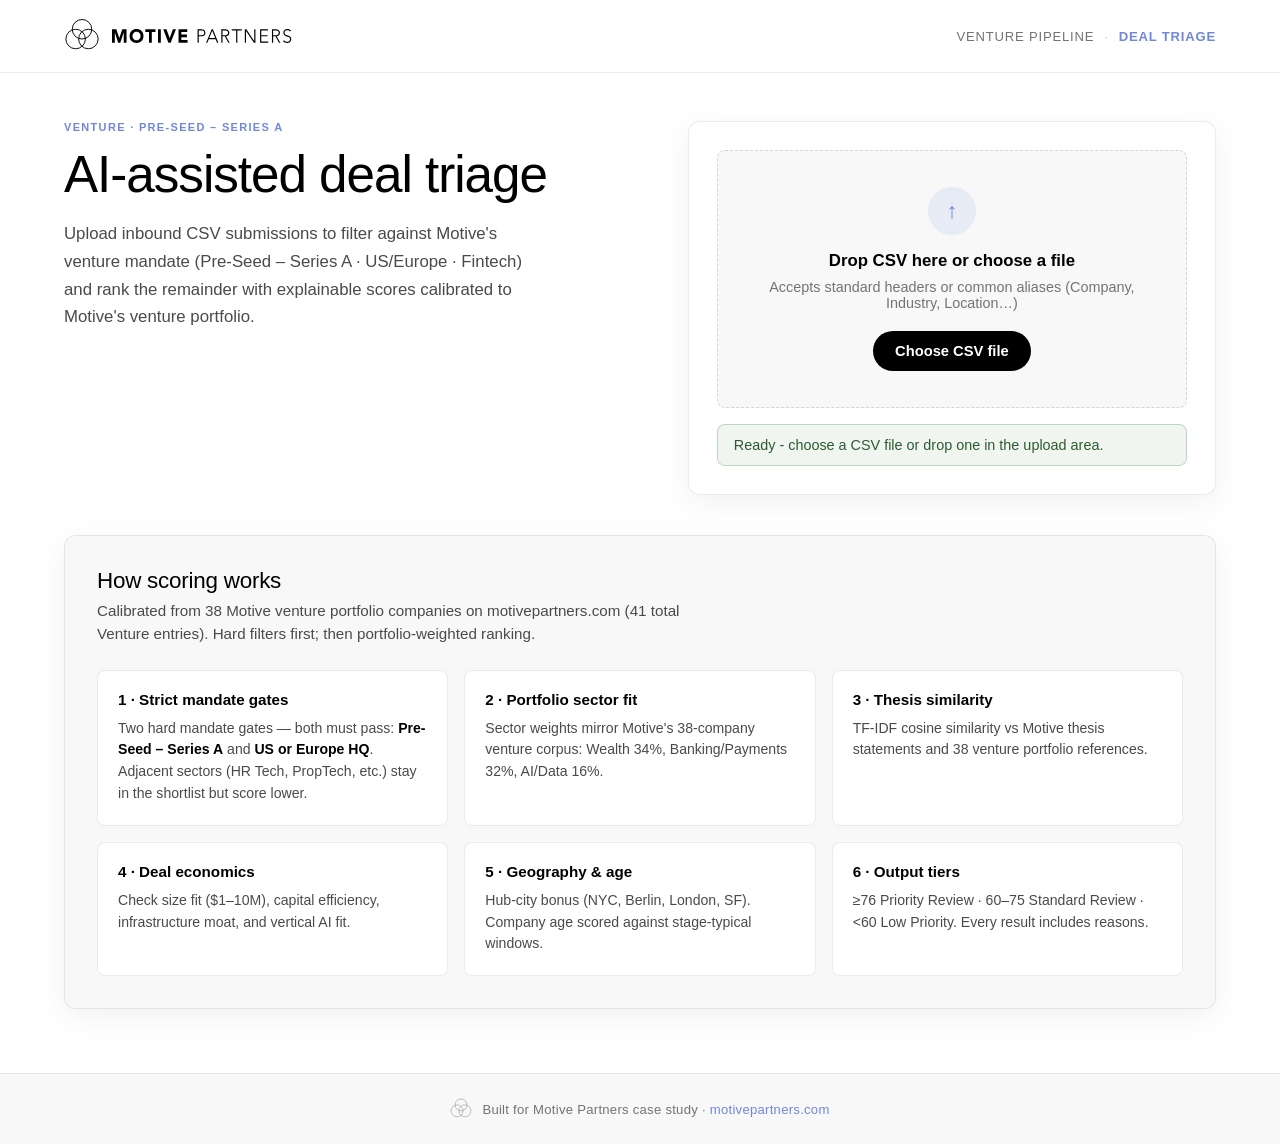
==== triage-app/index.html @ 3c6f4eaa "Remove unused demo sample data button" ====
<!DOCTYPE html>
<html lang="en">
  <head>
    <meta charset="UTF-8" />
    <meta name="viewport" content="width=device-width, initial-scale=1.0" />
    <title>Pipeline Triage · Motive Partners</title>
    <link rel="stylesheet" href="css/styles.css?v=15" />
  </head>
  <body>
    <header class="site-header">
      <div class="site-header-inner">
        <a href="https://motivepartners.com" class="brand" target="_blank" rel="noopener noreferrer" aria-label="Motive Partners">
          <img src="assets/motive-mark.svg" alt="" class="brand-mark" width="36" height="36" aria-hidden="true" />
          <img src="assets/motive-logo.svg" alt="Motive Partners" class="brand-logo" width="154" height="12" />
        </a>
        <div class="header-meta">
          <span>Venture Pipeline</span>
          <span class="header-divider">·</span>
          <span class="header-product">Deal Triage</span>
        </div>
      </div>
    </header>

    <div class="page">
      <header class="hero">
        <div class="hero-copy">
          <p class="eyebrow">Venture · Pre-Seed – Series A</p>
          <h1>AI-assisted deal triage</h1>
          <p class="lede">
            Upload inbound CSV submissions to filter against Motive's venture mandate
            (Pre-Seed – Series A · US/Europe · Fintech) and rank the remainder with
            explainable scores calibrated to Motive's venture portfolio.
          </p>
        </div>
        <div class="hero-card">
          <div class="upload-zone" id="uploadZone">
            <input
              type="file"
              id="csvInput"
              class="file-input-offscreen"
              accept=".csv,text/csv,text/plain,application/vnd.ms-excel"
              tabindex="-1"
              aria-hidden="true"
            />
            <div class="upload-icon">↑</div>
            <p class="upload-title">Drop CSV here or choose a file</p>
            <p class="upload-sub">Accepts standard headers or common aliases (Company, Industry, Location…)</p>
            <div class="upload-actions">
              <button type="button" class="btn" id="uploadBtn">Choose CSV file</button>
            </div>
          </div>
          <p class="status-banner hidden" id="statusBanner" role="status" aria-live="polite"></p>
          <section class="panel hidden mapping-panel" id="mappingSection">
            <h2>Map your CSV columns</h2>
            <p class="panel-sub">
              Some headers did not match automatically. Assign each required field to a column in your file, then run triage.
            </p>
            <div id="mappingForm" class="mapping-form"></div>
            <button type="button" class="btn" id="applyMappingBtn">Apply mapping &amp; run triage</button>
          </section>
        </div>
      </header>

      <section class="stats hidden" id="statsSection">
        <div class="stat">
          <span class="stat-label">Total submissions</span>
          <span class="stat-value" id="statTotal">0</span>
        </div>
        <div class="stat">
          <span class="stat-label">In mandate</span>
          <span class="stat-value accent" id="statShortlist">0</span>
        </div>
        <div class="stat">
          <span class="stat-label">Filtered out</span>
          <span class="stat-value muted" id="statFiltered">0</span>
        </div>
        <div class="stat">
          <span class="stat-label">Priority review</span>
          <span class="stat-value hot" id="statPriority">0</span>
        </div>
      </section>

      <section class="panel hidden" id="resultsSection">
        <div class="panel-header">
          <div>
            <h2>Prioritized shortlist</h2>
            <p class="panel-sub">Ranked by weighted score with component breakdown and rationale.</p>
          </div>
          <button type="button" class="btn" id="exportBtn">Export ranked CSV</button>
        </div>
        <div id="shortlistCards" class="cards"></div>
      </section>

      <section class="panel hidden" id="filteredSection">
        <div class="panel-header">
          <div>
            <h2>Filtered out</h2>
            <p class="panel-sub">Companies excluded from venture shortlist with explicit reasons.</p>
          </div>
        </div>
        <div id="filteredCards" class="cards compact"></div>
      </section>

      <section class="methodology">
        <h2>How scoring works</h2>
        <p class="panel-sub methodology-intro">
          Calibrated from 38 Motive venture portfolio companies on motivepartners.com (41 total Venture entries). Hard filters first; then portfolio-weighted ranking.
        </p>
        <div class="method-grid">
          <article>
            <h3>1 · Strict mandate gates</h3>
            <p>Two hard mandate gates — both must pass: <strong>Pre-Seed – Series A</strong> and <strong>US or Europe HQ</strong>. Adjacent sectors (HR Tech, PropTech, etc.) stay in the shortlist but score lower.</p>
          </article>
          <article>
            <h3>2 · Portfolio sector fit</h3>
            <p>Sector weights mirror Motive's 38-company venture corpus: Wealth 34%, Banking/Payments 32%, AI/Data 16%.</p>
          </article>
          <article>
            <h3>3 · Thesis similarity</h3>
            <p>TF-IDF cosine similarity vs Motive thesis statements and 38 venture portfolio references.</p>
          </article>
          <article>
            <h3>4 · Deal economics</h3>
            <p>Check size fit ($1–10M), capital efficiency, infrastructure moat, and vertical AI fit.</p>
          </article>
          <article>
            <h3>5 · Geography &amp; age</h3>
            <p>Hub-city bonus (NYC, Berlin, London, SF). Company age scored against stage-typical windows.</p>
          </article>
          <article>
            <h3>6 · Output tiers</h3>
            <p>≥76 Priority Review · 60–75 Standard Review · &lt;60 Low Priority. Every result includes reasons.</p>
          </article>
        </div>
      </section>
    </div>

    <footer class="site-footer">
      <div class="footer-inner">
        <img src="assets/motive-mark.svg" alt="" class="footer-mark" width="24" height="24" aria-hidden="true" />
        <p>
          Built for Motive Partners case study ·
          <a href="https://motivepartners.com" target="_blank" rel="noopener noreferrer">motivepartners.com</a>
        </p>
      </div>
    </footer>

    <template id="companyCardTemplate">
      <article class="company-card">
        <div class="card-top">
          <div>
            <div class="company-meta">
              <span class="rank"></span>
              <span class="tier badge"></span>
            </div>
            <h3 class="company-name"></h3>
            <p class="company-sub"></p>
          </div>
          <div class="score-block">
            <span class="score-value"></span>
            <span class="score-label">Overall</span>
          </div>
        </div>
        <div class="score-bars"></div>
        <div class="reasons"></div>
      </article>
    </template>

    <script src="js/engine.bundle.js?v=15"></script>
    <script src="js/app.js?v=15"></script>
  </body>
</html>
---- triage-app/css/styles.css ----
:root {
  /* Motive Partners brand tokens (from motivepartners.com) */
  --motive-blue: #6f88db;
  --motive-green: #699a6f;
  --motive-yellow: #ecb85a;
  --motive-grey: #f1f1f1;
  --motive-grey-dark: #e5e5e5;
  --bg: #ffffff;
  --bg-subtle: #f8f8f8;
  --bg-card: #ffffff;
  --border: rgba(0, 0, 0, 0.08);
  --border-strong: rgba(0, 0, 0, 0.14);
  --text: #000000;
  --text-muted: #4a4a4a;
  --text-light: #737373;
  --accent: var(--motive-blue);
  --accent-soft: rgba(111, 136, 219, 0.12);
  --hot: #b8860b;
  --danger: #c0392b;
  --success-bg: rgba(105, 154, 111, 0.1);
  --success-border: rgba(105, 154, 111, 0.35);
  --shadow: 0 8px 32px rgba(0, 0, 0, 0.06);
  --shadow-lg: 0 16px 48px rgba(0, 0, 0, 0.08);
  --radius: 12px;
  --radius-sm: 8px;
  --font: "Avenir Next", Avenir, -apple-system, BlinkMacSystemFont, "Segoe UI", Helvetica, Arial, sans-serif;
}

* {
  box-sizing: border-box;
}

body {
  margin: 0;
  font-family: var(--font);
  color: var(--text);
  background: var(--bg);
  min-height: 100vh;
  -webkit-font-smoothing: antialiased;
}

/* ── Site header ── */
.site-header {
  position: sticky;
  top: 0;
  z-index: 100;
  background: var(--bg);
  border-bottom: 1px solid var(--border);
}

.site-header-inner {
  max-width: 1200px;
  margin: 0 auto;
  padding: 18px 24px;
  display: flex;
  align-items: center;
  justify-content: space-between;
  gap: 24px;
}

.brand {
  display: flex;
  align-items: center;
  gap: 12px;
  text-decoration: none;
  color: var(--text);
}

.brand-mark {
  height: 36px;
  width: auto;
  display: block;
  flex-shrink: 0;
}

.brand-logo {
  height: 14px;
  width: auto;
  display: block;
  flex-shrink: 0;
}

.header-meta {
  display: flex;
  align-items: center;
  gap: 10px;
  font-size: 0.82rem;
  letter-spacing: 0.06em;
  text-transform: uppercase;
  color: var(--text-light);
}

.header-product {
  color: var(--motive-blue);
  font-weight: 600;
}

.header-divider {
  opacity: 0.4;
}

/* ── Layout ── */
.page {
  max-width: 1200px;
  margin: 0 auto;
  padding: 48px 24px 64px;
}

.hero {
  display: grid;
  grid-template-columns: 1.05fr 0.95fr;
  gap: 40px;
  align-items: start;
  margin-bottom: 40px;
}

.eyebrow {
  text-transform: uppercase;
  letter-spacing: 0.12em;
  font-size: 11px;
  font-weight: 600;
  color: var(--motive-blue);
  margin: 0 0 14px;
}

h1 {
  font-family: var(--font);
  font-size: clamp(2.2rem, 4.5vw, 3.2rem);
  font-weight: 400;
  line-height: 1.08;
  letter-spacing: -0.02em;
  margin: 0 0 18px;
  color: var(--text);
}

.lede {
  color: var(--text-muted);
  font-size: 1.05rem;
  line-height: 1.65;
  max-width: 52ch;
  margin: 0;
}

.hero-card,
.panel,
.methodology,
.stat,
.company-card {
  background: var(--bg-card);
  border: 1px solid var(--border);
  border-radius: var(--radius);
  box-shadow: var(--shadow);
}

.hero-card {
  padding: 28px;
}

.upload-zone {
  border: 1px dashed var(--border-strong);
  border-radius: var(--radius-sm);
  padding: 36px 24px;
  text-align: center;
  cursor: pointer;
  transition: border-color 0.2s ease, background 0.2s ease;
  position: relative;
  background: var(--bg-subtle);
}

.upload-zone:hover {
  border-color: var(--motive-blue);
  background: var(--accent-soft);
}

.upload-zone.dragover {
  border-color: var(--motive-blue);
  background: var(--accent-soft);
}

.upload-icon {
  width: 48px;
  height: 48px;
  margin: 0 auto 16px;
  border-radius: 50%;
  display: grid;
  place-items: center;
  background: var(--accent-soft);
  color: var(--motive-blue);
  font-size: 22px;
  font-weight: 600;
}

.upload-title {
  margin: 0 0 8px;
  font-size: 1.05rem;
  font-weight: 600;
  color: var(--text);
}

.upload-sub {
  margin: 0 0 20px;
  color: var(--text-light);
  font-size: 0.9rem;
}

.upload-actions {
  display: flex;
  flex-wrap: wrap;
  gap: 12px;
  justify-content: center;
}

.file-input-offscreen {
  position: absolute;
  width: 1px;
  height: 1px;
  padding: 0;
  margin: -1px;
  overflow: hidden;
  clip: rect(0, 0, 0, 0);
  white-space: nowrap;
  border: 0;
}

.status-banner {
  margin: 16px 0 0;
  padding: 12px 16px;
  border-radius: var(--radius-sm);
  font-size: 0.9rem;
  border: 1px solid var(--border);
  background: var(--bg-subtle);
  color: var(--text);
}

.status-banner.error {
  background: rgba(192, 57, 43, 0.06);
  border-color: rgba(192, 57, 43, 0.25);
  color: var(--danger);
}

.status-banner.success {
  background: var(--success-bg);
  border-color: var(--success-border);
  color: #2d5a32;
}

.btn {
  appearance: none;
  border: none;
  border-radius: 999px;
  padding: 12px 22px;
  font: inherit;
  font-size: 0.92rem;
  font-weight: 600;
  cursor: pointer;
  color: #ffffff;
  background: var(--text);
  transition: background 0.2s ease, transform 0.15s ease;
}

.btn:hover {
  background: #222;
}

.btn.secondary {
  background: transparent;
  color: var(--text);
  border: 1px solid var(--border-strong);
}

.btn.secondary:hover {
  background: var(--bg-subtle);
  border-color: var(--text);
}

.stats {
  display: grid;
  grid-template-columns: repeat(4, 1fr);
  gap: 16px;
  margin-bottom: 28px;
}

.stat {
  padding: 20px 22px;
}

.stat-label {
  display: block;
  color: var(--text-light);
  font-size: 0.78rem;
  font-weight: 600;
  letter-spacing: 0.06em;
  text-transform: uppercase;
  margin-bottom: 10px;
}

.stat-value {
  font-size: 2.1rem;
  font-weight: 400;
  letter-spacing: -0.02em;
  color: var(--text);
}

.stat-value.accent {
  color: var(--motive-blue);
}

.stat-value.hot {
  color: var(--motive-yellow);
  filter: brightness(0.85);
}

.stat-value.muted {
  color: var(--text-light);
}

.panel {
  padding: 28px;
  margin-bottom: 28px;
}

.panel-header {
  display: flex;
  justify-content: space-between;
  gap: 16px;
  align-items: center;
  margin-bottom: 22px;
}

.panel-header h2,
.methodology h2 {
  margin: 0 0 6px;
  font-size: 1.4rem;
  font-weight: 400;
  letter-spacing: -0.01em;
}

.panel-sub {
  margin: 0;
  color: var(--text-muted);
  font-size: 0.92rem;
  line-height: 1.5;
}

.cards {
  display: grid;
  gap: 16px;
}

.company-card {
  padding: 22px;
  transition: box-shadow 0.2s ease;
}

.company-card:hover {
  box-shadow: var(--shadow-lg);
}

.card-top {
  display: flex;
  justify-content: space-between;
  gap: 16px;
  margin-bottom: 16px;
}

.company-meta {
  display: flex;
  gap: 10px;
  align-items: center;
  margin-bottom: 8px;
}

.rank {
  color: var(--text-light);
  font-size: 0.82rem;
  font-weight: 600;
}

.badge {
  display: inline-flex;
  align-items: center;
  padding: 4px 10px;
  border-radius: 999px;
  font-size: 0.7rem;
  font-weight: 700;
  letter-spacing: 0.05em;
  text-transform: uppercase;
}

.badge.priority {
  background: rgba(236, 184, 90, 0.2);
  color: #8a6914;
}

.badge.standard {
  background: var(--accent-soft);
  color: var(--motive-blue);
}

.badge.low {
  background: var(--motive-grey);
  color: var(--text-muted);
}

.badge.filtered {
  background: rgba(192, 57, 43, 0.1);
  color: var(--danger);
}

.company-name {
  margin: 0 0 6px;
  font-size: 1.2rem;
  font-weight: 600;
  letter-spacing: -0.01em;
}

.company-sub {
  margin: 0;
  color: var(--text-muted);
  font-size: 0.9rem;
}

.score-block {
  text-align: right;
  min-width: 72px;
}

.score-value {
  display: block;
  font-size: 2rem;
  font-weight: 400;
  line-height: 1;
  color: var(--text);
  letter-spacing: -0.02em;
}

.score-label {
  color: var(--text-light);
  font-size: 0.75rem;
  text-transform: uppercase;
  letter-spacing: 0.05em;
}

.score-bars {
  display: grid;
  gap: 8px;
  margin-bottom: 16px;
}

.bar-row {
  display: grid;
  grid-template-columns: 140px 1fr 42px;
  gap: 10px;
  align-items: center;
  font-size: 0.8rem;
}

.bar-label {
  color: var(--text-muted);
}

.bar-track {
  height: 6px;
  background: var(--motive-grey);
  border-radius: 999px;
  overflow: hidden;
}

.bar-fill {
  height: 100%;
  border-radius: inherit;
  background: var(--motive-blue);
}

.bar-value {
  text-align: right;
  font-weight: 600;
  color: var(--text);
}

.reasons h4 {
  margin: 0 0 8px;
  font-size: 0.75rem;
  text-transform: uppercase;
  letter-spacing: 0.08em;
  color: var(--text-light);
  font-weight: 600;
}

.reasons ul {
  margin: 0;
  padding-left: 18px;
  color: var(--text-muted);
  font-size: 0.9rem;
}

.reasons li {
  margin-bottom: 6px;
  line-height: 1.55;
}

.reasons .caution li {
  color: var(--danger);
}

.methodology {
  padding: 32px;
  background: var(--bg-subtle);
  border-color: var(--border);
}

.methodology-intro {
  margin: 0 0 24px;
  color: var(--text-muted);
  max-width: 72ch;
  font-size: 0.95rem;
}

.method-grid {
  display: grid;
  grid-template-columns: repeat(3, 1fr);
  gap: 16px;
}

.method-grid article {
  padding: 20px;
  border-radius: var(--radius-sm);
  background: var(--bg);
  border: 1px solid var(--border);
}

.method-grid h3 {
  margin: 0 0 10px;
  font-size: 0.95rem;
  font-weight: 600;
  color: var(--text);
}

.method-grid p {
  margin: 0;
  color: var(--text-muted);
  line-height: 1.55;
  font-size: 0.88rem;
}

.method-grid strong {
  color: var(--text);
  font-weight: 600;
}

.hidden {
  display: none !important;
}

.mapping-panel {
  margin-top: 20px;
  padding: 20px;
  border-radius: var(--radius-sm);
  background: var(--bg);
  border: 1px solid var(--border);
}

.mapping-panel h2 {
  margin: 0 0 6px;
  font-size: 1.05rem;
  font-weight: 600;
}

.mapping-form {
  display: grid;
  gap: 12px;
  margin: 16px 0;
}

.mapping-row {
  display: grid;
  grid-template-columns: 160px 1fr;
  gap: 12px;
  align-items: center;
}

.mapping-row label {
  font-size: 0.88rem;
  color: var(--text-muted);
  font-weight: 500;
}

.mapping-row select {
  width: 100%;
  padding: 10px 12px;
  border-radius: var(--radius-sm);
  border: 1px solid var(--border-strong);
  background: var(--bg);
  color: var(--text);
  font: inherit;
  font-size: 0.9rem;
}

.mapping-row select:focus {
  outline: 2px solid var(--motive-blue);
  outline-offset: 1px;
}

/* ── Footer ── */
.site-footer {
  border-top: 1px solid var(--border);
  background: var(--bg-subtle);
  padding: 24px;
}

.footer-inner {
  display: flex;
  align-items: center;
  justify-content: center;
  gap: 10px;
}

.footer-mark {
  height: 22px;
  width: auto;
  flex-shrink: 0;
  opacity: 0.4;
}

.site-footer p {
  margin: 0;
  font-size: 0.82rem;
  color: var(--text-light);
  letter-spacing: 0.02em;
}

.site-footer a {
  color: var(--motive-blue);
  text-decoration: none;
}

.site-footer a:hover {
  text-decoration: underline;
}

@media (max-width: 900px) {
  .hero,
  .stats,
  .method-grid {
    grid-template-columns: 1fr;
  }

  .panel-header {
    flex-direction: column;
    align-items: flex-start;
  }

  .site-header-inner {
    flex-direction: column;
    align-items: flex-start;
    gap: 12px;
  }

  .bar-row {
    grid-template-columns: 1fr;
    gap: 4px;
  }
}
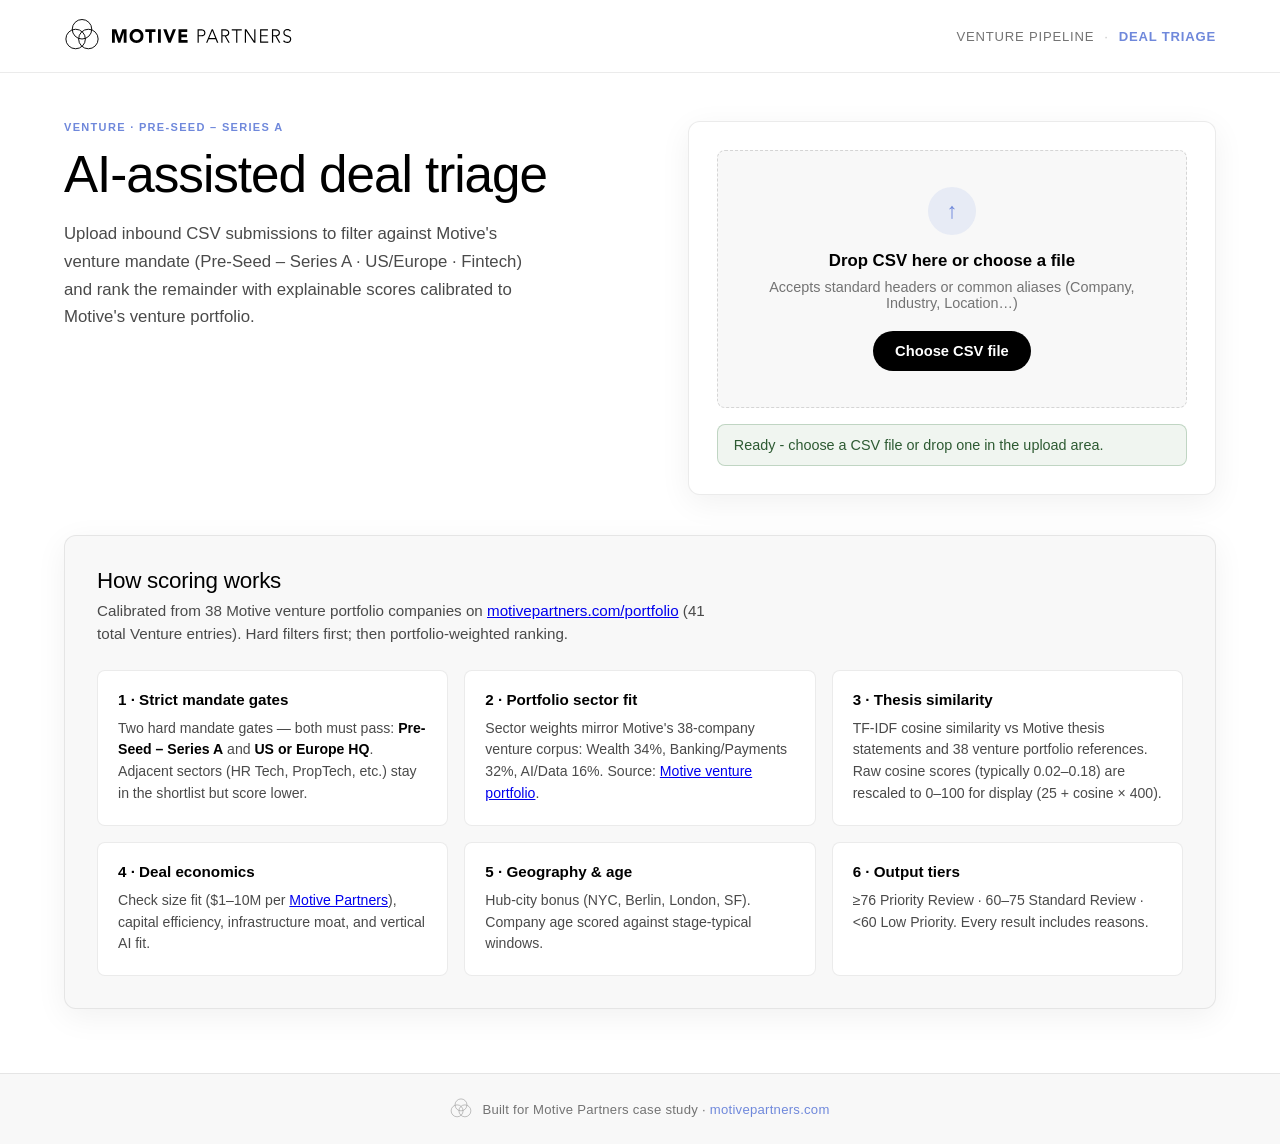
==== commit 4b587557: "Diversify ranking reasons and add source citations" ====
--- a/triage-app/index.html
+++ b/triage-app/index.html
@@ -4,7 +4,7 @@
     <meta charset="UTF-8" />
     <meta name="viewport" content="width=device-width, initial-scale=1.0" />
     <title>Pipeline Triage · Motive Partners</title>
-    <link rel="stylesheet" href="css/styles.css?v=15" />
+    <link rel="stylesheet" href="css/styles.css?v=17" />
   </head>
   <body>
     <header class="site-header">
@@ -84,7 +84,7 @@
         <div class="panel-header">
           <div>
             <h2>Prioritized shortlist</h2>
-            <p class="panel-sub">Ranked by weighted score with component breakdown and rationale.</p>
+            <p class="panel-sub">Ranked by weighted overall score (component bars are for context only).</p>
           </div>
           <button type="button" class="btn" id="exportBtn">Export ranked CSV</button>
         </div>
@@ -101,27 +101,29 @@
         <div id="filteredCards" class="cards compact"></div>
       </section>
 
-      <section class="methodology">
+      <section class="methodology" id="methodology">
         <h2>How scoring works</h2>
         <p class="panel-sub methodology-intro">
-          Calibrated from 38 Motive venture portfolio companies on motivepartners.com (41 total Venture entries). Hard filters first; then portfolio-weighted ranking.
+          Calibrated from 38 Motive venture portfolio companies on
+          <a href="https://motivepartners.com/portfolio" target="_blank" rel="noopener noreferrer">motivepartners.com/portfolio</a>
+          (41 total Venture entries). Hard filters first; then portfolio-weighted ranking.
         </p>
         <div class="method-grid">
-          <article>
+          <article id="mandate-gates">
             <h3>1 · Strict mandate gates</h3>
             <p>Two hard mandate gates — both must pass: <strong>Pre-Seed – Series A</strong> and <strong>US or Europe HQ</strong>. Adjacent sectors (HR Tech, PropTech, etc.) stay in the shortlist but score lower.</p>
           </article>
-          <article>
+          <article id="portfolio-sector-fit">
             <h3>2 · Portfolio sector fit</h3>
-            <p>Sector weights mirror Motive's 38-company venture corpus: Wealth 34%, Banking/Payments 32%, AI/Data 16%.</p>
+            <p>Sector weights mirror Motive's 38-company venture corpus: Wealth 34%, Banking/Payments 32%, AI/Data 16%. Source: <a href="https://motivepartners.com/portfolio" target="_blank" rel="noopener noreferrer">Motive venture portfolio</a>.</p>
           </article>
-          <article>
+          <article id="thesis-similarity">
             <h3>3 · Thesis similarity</h3>
-            <p>TF-IDF cosine similarity vs Motive thesis statements and 38 venture portfolio references.</p>
+            <p>TF-IDF cosine similarity vs Motive thesis statements and 38 venture portfolio references. Raw cosine scores (typically 0.02–0.18) are rescaled to 0–100 for display (25 + cosine × 400).</p>
           </article>
-          <article>
+          <article id="deal-economics">
             <h3>4 · Deal economics</h3>
-            <p>Check size fit ($1–10M), capital efficiency, infrastructure moat, and vertical AI fit.</p>
+            <p>Check size fit ($1–10M per <a href="https://motivepartners.com" target="_blank" rel="noopener noreferrer">Motive Partners</a>), capital efficiency, infrastructure moat, and vertical AI fit.</p>
           </article>
           <article>
             <h3>5 · Geography &amp; age</h3>
@@ -166,7 +168,7 @@
       </article>
     </template>
 
-    <script src="js/engine.bundle.js?v=15"></script>
-    <script src="js/app.js?v=15"></script>
+    <script src="js/engine.bundle.js?v=17"></script>
+    <script src="js/app.js?v=17"></script>
   </body>
 </html>
--- a/triage-app/css/styles.css
+++ b/triage-app/css/styles.css
@@ -420,6 +420,17 @@
   font-size: 0.9rem;
 }
 
+.company-sub a,
+.reasons a {
+  color: var(--accent);
+  text-decoration: none;
+}
+
+.company-sub a:hover,
+.reasons a:hover {
+  text-decoration: underline;
+}
+
 .score-block {
   text-align: right;
   min-width: 72px;
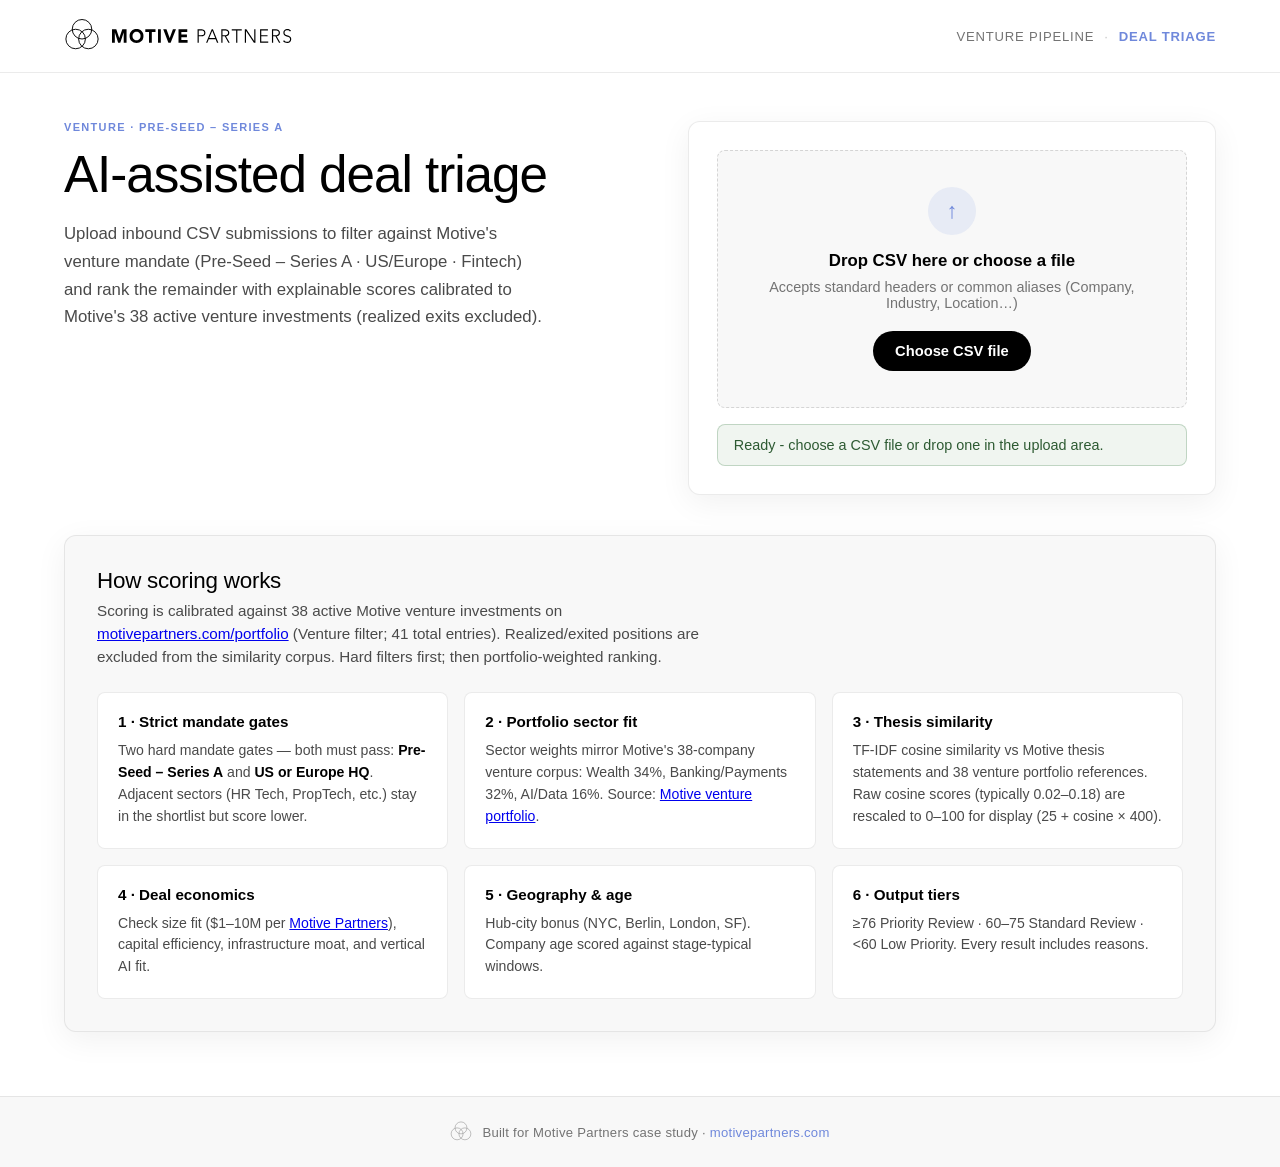
==== commit ba49cba2: "Clarify portfolio calibration uses active venture companies only" ====
--- a/triage-app/index.html
+++ b/triage-app/index.html
@@ -4,7 +4,7 @@
     <meta charset="UTF-8" />
     <meta name="viewport" content="width=device-width, initial-scale=1.0" />
     <title>Pipeline Triage · Motive Partners</title>
-    <link rel="stylesheet" href="css/styles.css?v=17" />
+    <link rel="stylesheet" href="css/styles.css?v=18" />
   </head>
   <body>
     <header class="site-header">
@@ -29,7 +29,7 @@
           <p class="lede">
             Upload inbound CSV submissions to filter against Motive's venture mandate
             (Pre-Seed – Series A · US/Europe · Fintech) and rank the remainder with
-            explainable scores calibrated to Motive's venture portfolio.
+            explainable scores calibrated to Motive's 38 active venture investments (realized exits excluded).
           </p>
         </div>
         <div class="hero-card">
@@ -104,9 +104,9 @@
       <section class="methodology" id="methodology">
         <h2>How scoring works</h2>
         <p class="panel-sub methodology-intro">
-          Calibrated from 38 Motive venture portfolio companies on
+          Scoring is calibrated against 38 active Motive venture investments on
           <a href="https://motivepartners.com/portfolio" target="_blank" rel="noopener noreferrer">motivepartners.com/portfolio</a>
-          (41 total Venture entries). Hard filters first; then portfolio-weighted ranking.
+          (Venture filter; 41 total entries). Realized/exited positions are excluded from the similarity corpus. Hard filters first; then portfolio-weighted ranking.
         </p>
         <div class="method-grid">
           <article id="mandate-gates">
@@ -168,7 +168,7 @@
       </article>
     </template>
 
-    <script src="js/engine.bundle.js?v=17"></script>
-    <script src="js/app.js?v=17"></script>
+    <script src="js/engine.bundle.js?v=18"></script>
+    <script src="js/app.js?v=18"></script>
   </body>
 </html>
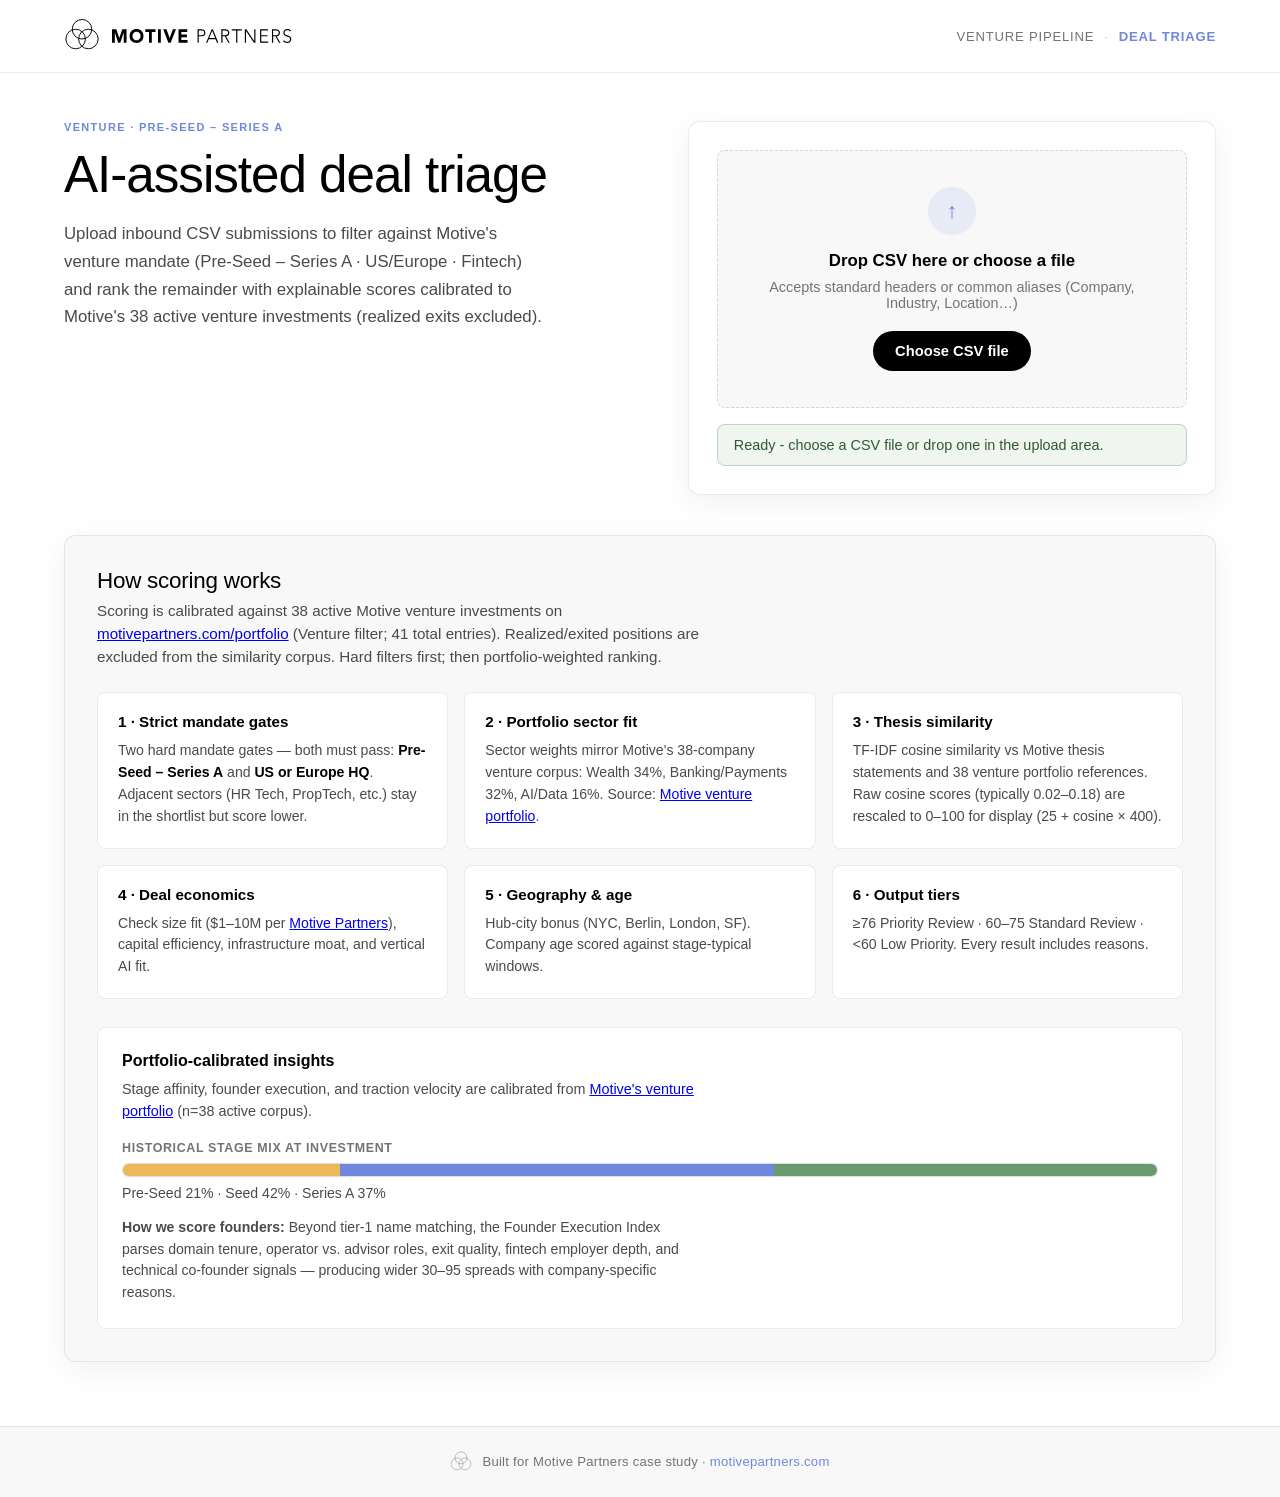
==== commit c0f31f95: "Add portfolio-calibrated scoring factors and methodology UI. Introduce stage affinity, founder execu" ====
--- a/triage-app/index.html
+++ b/triage-app/index.html
@@ -4,7 +4,7 @@
     <meta charset="UTF-8" />
     <meta name="viewport" content="width=device-width, initial-scale=1.0" />
     <title>Pipeline Triage · Motive Partners</title>
-    <link rel="stylesheet" href="css/styles.css?v=18" />
+    <link rel="stylesheet" href="css/styles.css?v=20" />
   </head>
   <body>
     <header class="site-header">
@@ -134,6 +134,22 @@
             <p>≥76 Priority Review · 60–75 Standard Review · &lt;60 Low Priority. Every result includes reasons.</p>
           </article>
         </div>
+        <section class="portfolio-insights" id="portfolioInsights">
+          <h3>Portfolio-calibrated insights</h3>
+          <p class="insights-sub">
+            Stage affinity, founder execution, and traction velocity are calibrated from
+            <a href="https://motivepartners.com/portfolio" target="_blank" rel="noopener noreferrer">Motive's venture portfolio</a>
+            (n=38 active corpus).
+          </p>
+          <div class="stage-mix-row">
+            <span class="stage-mix-label">Historical stage mix at investment</span>
+            <div class="stage-mix-bar" id="stageMixBar" aria-hidden="true"></div>
+            <span class="stage-mix-labels" id="stageMixLabels">Pre-Seed · Seed · Series A</span>
+          </div>
+          <p class="founder-explainer">
+            <strong>How we score founders:</strong> Beyond tier-1 name matching, the Founder Execution Index parses domain tenure, operator vs. advisor roles, exit quality, fintech employer depth, and technical co-founder signals — producing wider 30–95 spreads with company-specific reasons.
+          </p>
+        </section>
       </section>
     </div>
 
@@ -168,7 +184,7 @@
       </article>
     </template>
 
-    <script src="js/engine.bundle.js?v=18"></script>
-    <script src="js/app.js?v=18"></script>
+    <script src="js/engine.bundle.js?v=20"></script>
+    <script src="js/app.js?v=20"></script>
   </body>
 </html>
--- a/triage-app/css/styles.css
+++ b/triage-app/css/styles.css
@@ -559,6 +559,91 @@
   font-weight: 600;
 }
 
+.portfolio-insights {
+  margin-top: 28px;
+  padding: 24px;
+  border-radius: var(--radius-sm);
+  background: var(--bg);
+  border: 1px solid var(--border);
+}
+
+.portfolio-insights h3 {
+  margin: 0 0 8px;
+  font-size: 1rem;
+  font-weight: 600;
+}
+
+.insights-sub {
+  margin: 0 0 18px;
+  color: var(--text-muted);
+  font-size: 0.9rem;
+  line-height: 1.55;
+  max-width: 72ch;
+}
+
+.stage-mix-row {
+  display: grid;
+  gap: 8px;
+  margin-bottom: 16px;
+}
+
+.stage-mix-label {
+  font-size: 0.78rem;
+  text-transform: uppercase;
+  letter-spacing: 0.05em;
+  color: var(--text-light);
+  font-weight: 600;
+}
+
+.stage-mix-bar {
+  display: flex;
+  height: 14px;
+  border-radius: 999px;
+  overflow: hidden;
+  background: var(--motive-grey);
+  border: 1px solid var(--border);
+}
+
+.stage-mix-segment.pre-seed {
+  background: var(--motive-yellow);
+}
+
+.stage-mix-segment.seed {
+  background: var(--motive-blue);
+}
+
+.stage-mix-segment.series-a {
+  background: var(--motive-green);
+}
+
+.stage-mix-labels {
+  font-size: 0.88rem;
+  color: var(--text-muted);
+  font-weight: 500;
+}
+
+.founder-explainer {
+  margin: 0;
+  color: var(--text-muted);
+  font-size: 0.88rem;
+  line-height: 1.55;
+  max-width: 72ch;
+}
+
+.bar-row-highlight .bar-label {
+  color: var(--motive-blue);
+  font-weight: 600;
+}
+
+.bar-row-highlight .bar-fill {
+  background: linear-gradient(90deg, var(--motive-blue), #8fa4e8);
+}
+
+.bar-label[title] {
+  cursor: help;
+  border-bottom: 1px dotted var(--border-strong);
+}
+
 .hidden {
   display: none !important;
 }
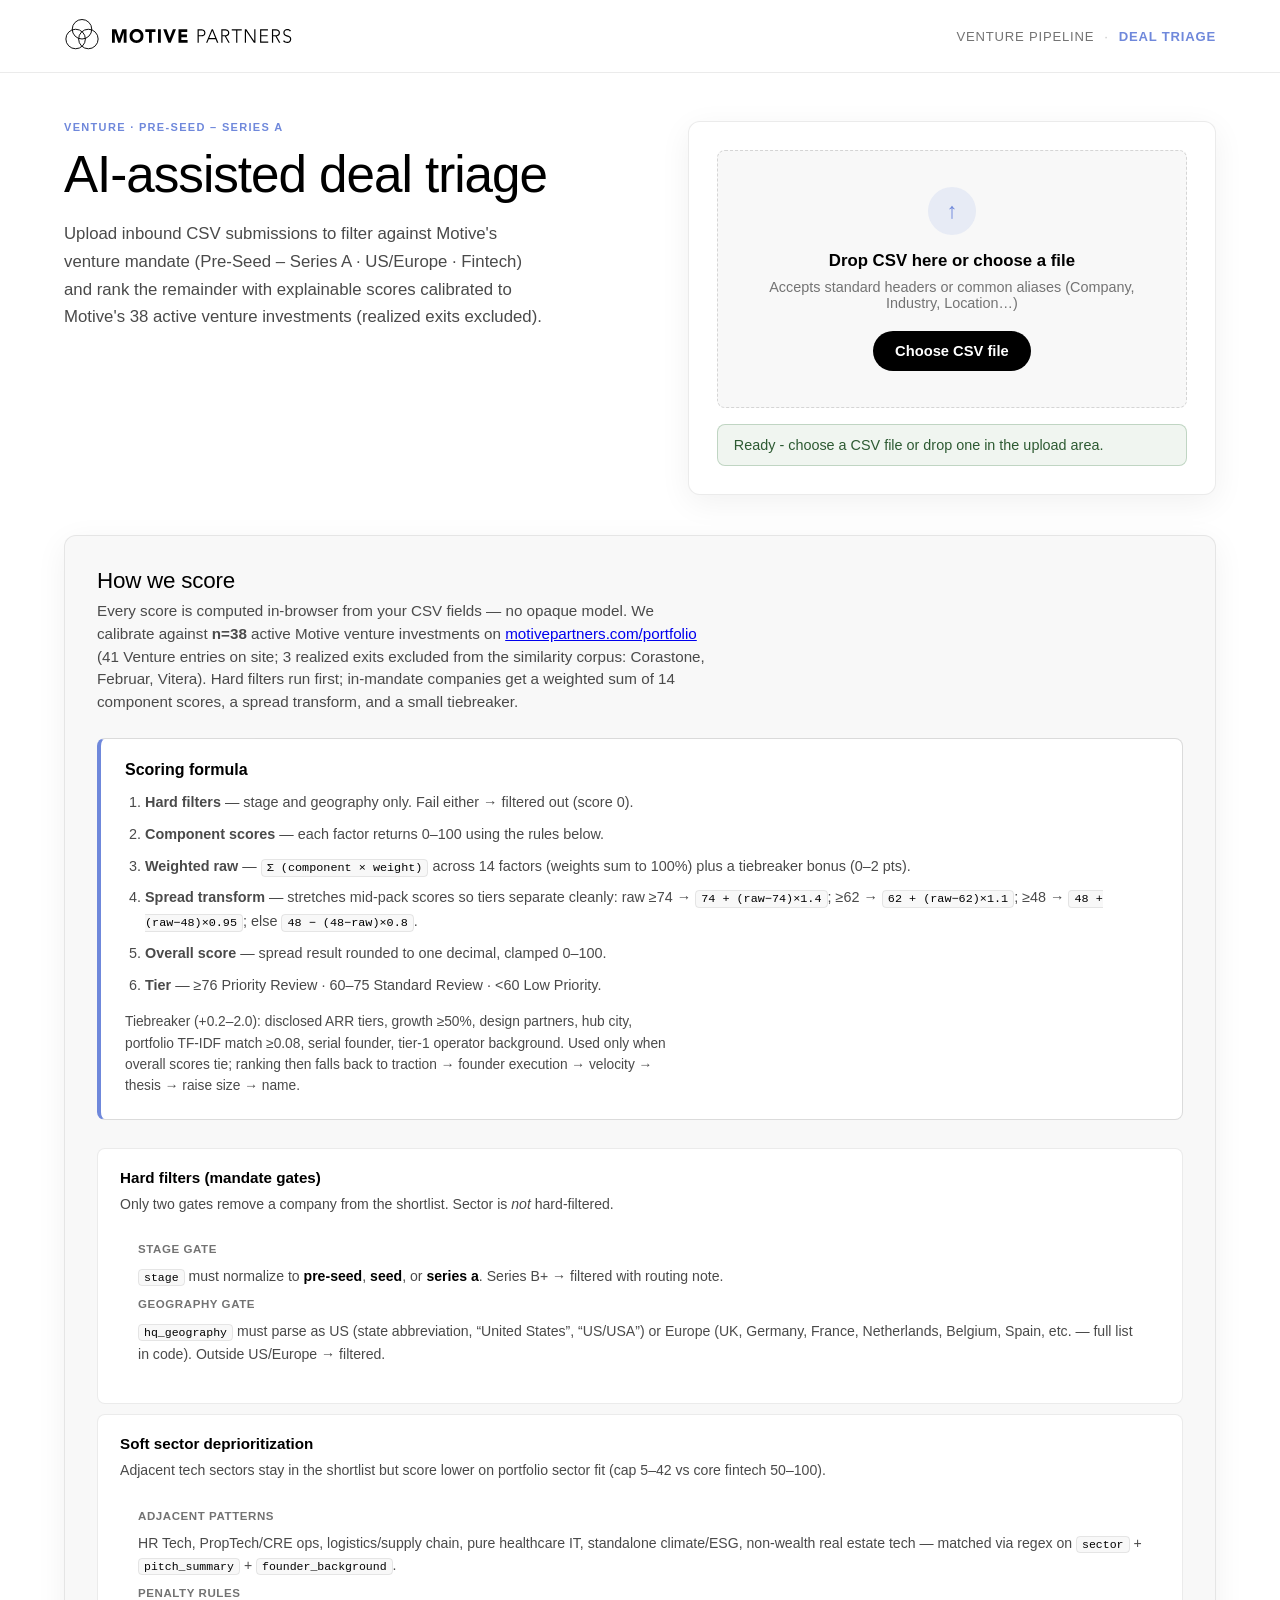
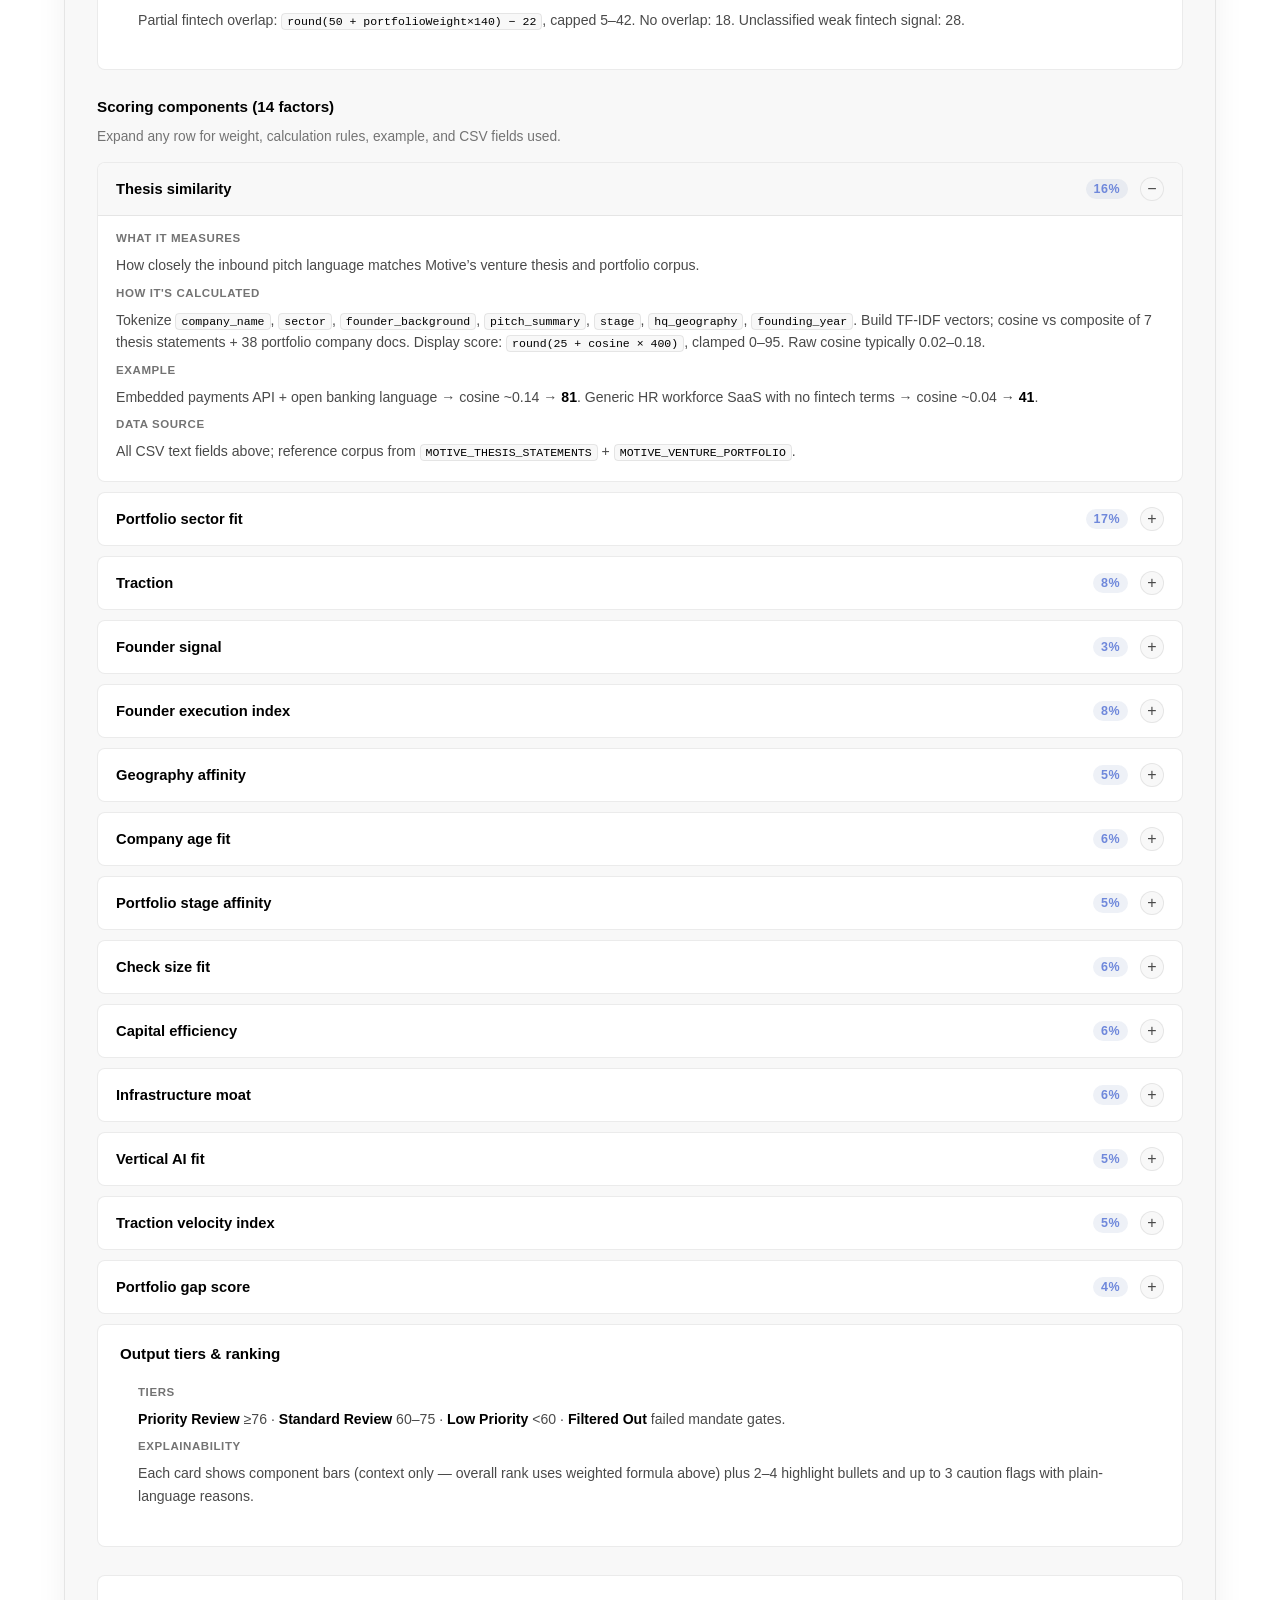
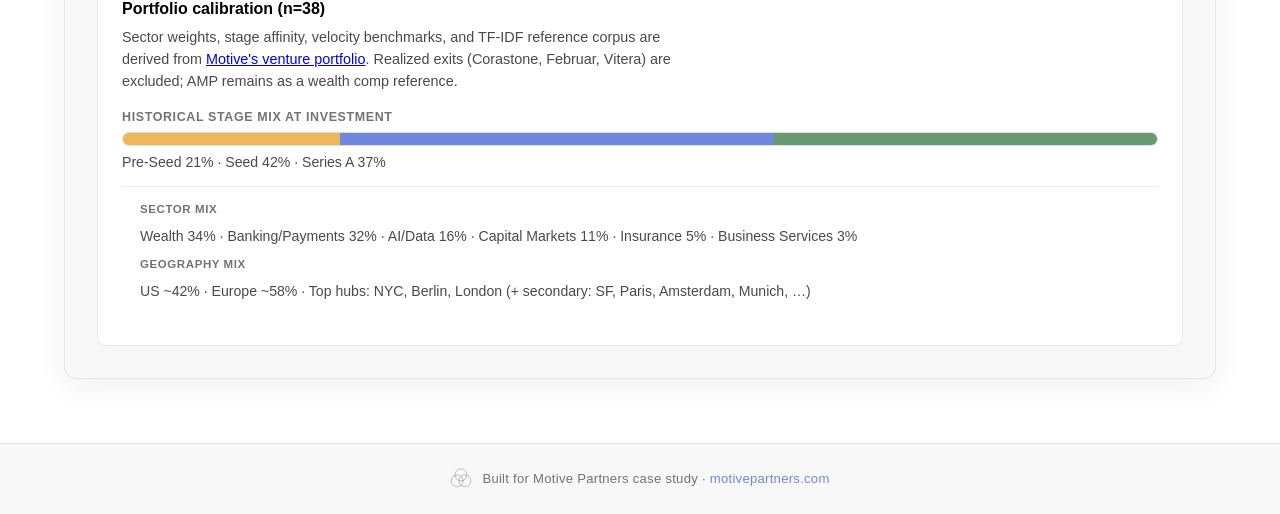
==== commit 346c540d: "Expand methodology panel with transparent per-factor scoring rules" ====
--- a/triage-app/index.html
+++ b/triage-app/index.html
@@ -4,7 +4,7 @@
     <meta charset="UTF-8" />
     <meta name="viewport" content="width=device-width, initial-scale=1.0" />
     <title>Pipeline Triage · Motive Partners</title>
-    <link rel="stylesheet" href="css/styles.css?v=20" />
+    <link rel="stylesheet" href="css/styles.css?v=21" />
   </head>
   <body>
     <header class="site-header">
@@ -102,53 +102,338 @@
       </section>
 
       <section class="methodology" id="methodology">
-        <h2>How scoring works</h2>
+        <h2>How we score</h2>
         <p class="panel-sub methodology-intro">
-          Scoring is calibrated against 38 active Motive venture investments on
+          Every score is computed in-browser from your CSV fields — no opaque model. We calibrate against
+          <strong>n=38</strong> active Motive venture investments on
           <a href="https://motivepartners.com/portfolio" target="_blank" rel="noopener noreferrer">motivepartners.com/portfolio</a>
-          (Venture filter; 41 total entries). Realized/exited positions are excluded from the similarity corpus. Hard filters first; then portfolio-weighted ranking.
+          (41 Venture entries on site; 3 realized exits excluded from the similarity corpus: Corastone, Februar, Vitera).
+          Hard filters run first; in-mandate companies get a weighted sum of 14 component scores, a spread transform, and a small tiebreaker.
         </p>
-        <div class="method-grid">
-          <article id="mandate-gates">
-            <h3>1 · Strict mandate gates</h3>
-            <p>Two hard mandate gates — both must pass: <strong>Pre-Seed – Series A</strong> and <strong>US or Europe HQ</strong>. Adjacent sectors (HR Tech, PropTech, etc.) stay in the shortlist but score lower.</p>
+
+        <div class="formula-box" id="scoring-formula">
+          <h3>Scoring formula</h3>
+          <ol class="formula-steps">
+            <li><strong>Hard filters</strong> — stage and geography only. Fail either → filtered out (score 0).</li>
+            <li><strong>Component scores</strong> — each factor returns 0–100 using the rules below.</li>
+            <li>
+              <strong>Weighted raw</strong> —
+              <code>Σ (component × weight)</code> across 14 factors (weights sum to 100%) plus a tiebreaker bonus (0–2 pts).
+            </li>
+            <li>
+              <strong>Spread transform</strong> — stretches mid-pack scores so tiers separate cleanly:
+              raw ≥74 → <code>74 + (raw−74)×1.4</code>; ≥62 → <code>62 + (raw−62)×1.1</code>; ≥48 → <code>48 + (raw−48)×0.95</code>; else <code>48 − (48−raw)×0.8</code>.
+            </li>
+            <li><strong>Overall score</strong> — spread result rounded to one decimal, clamped 0–100.</li>
+            <li><strong>Tier</strong> — ≥76 Priority Review · 60–75 Standard Review · &lt;60 Low Priority.</li>
+          </ol>
+          <p class="formula-note">
+            Tiebreaker (+0.2–2.0): disclosed ARR tiers, growth ≥50%, design partners, hub city, portfolio TF-IDF match ≥0.08, serial founder, tier-1 operator background. Used only when overall scores tie; ranking then falls back to traction → founder execution → velocity → thesis → raise size → name.
+          </p>
+        </div>
+
+        <div class="method-sections">
+          <article class="method-block" id="mandate-gates">
+            <h3>Hard filters (mandate gates)</h3>
+            <p class="method-lead">Only two gates remove a company from the shortlist. Sector is <em>not</em> hard-filtered.</p>
+            <dl class="factor-meta">
+              <dt>Stage gate</dt>
+              <dd><code>stage</code> must normalize to <strong>pre-seed</strong>, <strong>seed</strong>, or <strong>series a</strong>. Series B+ → filtered with routing note.</dd>
+              <dt>Geography gate</dt>
+              <dd>
+                <code>hq_geography</code> must parse as US (state abbreviation, “United States”, “US/USA”) or Europe (UK, Germany, France, Netherlands, Belgium, Spain, etc. — full list in code).
+                Outside US/Europe → filtered.
+              </dd>
+            </dl>
           </article>
-          <article id="portfolio-sector-fit">
-            <h3>2 · Portfolio sector fit</h3>
-            <p>Sector weights mirror Motive's 38-company venture corpus: Wealth 34%, Banking/Payments 32%, AI/Data 16%. Source: <a href="https://motivepartners.com/portfolio" target="_blank" rel="noopener noreferrer">Motive venture portfolio</a>.</p>
+
+          <article class="method-block" id="adjacent-sectors">
+            <h3>Soft sector deprioritization</h3>
+            <p class="method-lead">Adjacent tech sectors stay in the shortlist but score lower on portfolio sector fit (cap 5–42 vs core fintech 50–100).</p>
+            <dl class="factor-meta">
+              <dt>Adjacent patterns</dt>
+              <dd>HR Tech, PropTech/CRE ops, logistics/supply chain, pure healthcare IT, standalone climate/ESG, non-wealth real estate tech — matched via regex on <code>sector</code> + <code>pitch_summary</code> + <code>founder_background</code>.</dd>
+              <dt>Penalty rules</dt>
+              <dd>Partial fintech overlap: <code>round(50 + portfolioWeight×140) − 22</code>, capped 5–42. No overlap: 18. Unclassified weak fintech signal: 28.</dd>
+            </dl>
           </article>
-          <article id="thesis-similarity">
-            <h3>3 · Thesis similarity</h3>
-            <p>TF-IDF cosine similarity vs Motive thesis statements and 38 venture portfolio references. Raw cosine scores (typically 0.02–0.18) are rescaled to 0–100 for display (25 + cosine × 400).</p>
+
+          <h3 class="factors-heading">Scoring components (14 factors)</h3>
+          <p class="factors-sub">Expand any row for weight, calculation rules, example, and CSV fields used.</p>
+
+          <details class="factor-detail" id="thesis-similarity" open>
+            <summary><span class="factor-name">Thesis similarity</span><span class="factor-weight">16%</span></summary>
+            <dl class="factor-meta">
+              <dt>What it measures</dt>
+              <dd>How closely the inbound pitch language matches Motive’s venture thesis and portfolio corpus.</dd>
+              <dt>How it's calculated</dt>
+              <dd>
+                Tokenize <code>company_name</code>, <code>sector</code>, <code>founder_background</code>, <code>pitch_summary</code>, <code>stage</code>, <code>hq_geography</code>, <code>founding_year</code>.
+                Build TF-IDF vectors; cosine vs composite of 7 thesis statements + 38 portfolio company docs.
+                Display score: <code>round(25 + cosine × 400)</code>, clamped 0–95. Raw cosine typically 0.02–0.18.
+              </dd>
+              <dt>Example</dt>
+              <dd>Embedded payments API + open banking language → cosine ~0.14 → <strong>81</strong>. Generic HR workforce SaaS with no fintech terms → cosine ~0.04 → <strong>41</strong>.</dd>
+              <dt>Data source</dt>
+              <dd>All CSV text fields above; reference corpus from <code>MOTIVE_THESIS_STATEMENTS</code> + <code>MOTIVE_VENTURE_PORTFOLIO</code>.</dd>
+            </dl>
+          </details>
+
+          <details class="factor-detail" id="portfolio-sector-fit">
+            <summary><span class="factor-name">Portfolio sector fit</span><span class="factor-weight">17%</span></summary>
+            <dl class="factor-meta">
+              <dt>What it measures</dt>
+              <dd>Alignment with Motive’s observed venture sector mix (Wealth 34%, Banking/Payments 32%, AI/Data 16%, Capital Markets 11%, Insurance 5%, Business Services 3%).</dd>
+              <dt>How it's calculated</dt>
+              <dd>
+                Regex-match <code>sector</code> + <code>pitch_summary</code> + <code>founder_background</code> against <code>MOTIVE_SECTOR_TAXONOMY</code>.
+                Core fintech: <code>round(50 + primary.portfolioWeight × 140)</code>; +8 if multi-vertical match; +6 if AI/agent/LLM/automation in sector or pitch.
+                Adjacent: see soft deprioritization above.
+              </dd>
+              <dt>Example</dt>
+              <dd>Wealth/advisor workflow (34% weight) → <code>50 + 0.34×140 ≈ 98</code>. PropTech primary with partial payments overlap → capped near <strong>38</strong>.</dd>
+              <dt>Data source</dt>
+              <dd><code>sector</code>, <code>pitch_summary</code>, <code>founder_background</code>.</dd>
+            </dl>
+          </details>
+
+          <details class="factor-detail" id="traction">
+            <summary><span class="factor-name">Traction</span><span class="factor-weight">8%</span></summary>
+            <dl class="factor-meta">
+              <dt>What it measures</dt>
+              <dd>Revenue, volume, growth, and institutional validation parsed from the pitch.</dd>
+              <dt>How it's calculated</dt>
+              <dd>
+                Base 28. From <code>pitch_summary</code>: ARR tiers — ≥$10M +48, ≥$5M +38, ≥$1M +28, ≥$500K +18, else +6.
+                GMV ≥$100M +32; ≥$25M +18. Growth ≥100% YoY/QoQ +20; ≥50% +12. Customer count phrase +10. Design partner / tier-1 bank pilot +14.
+                Pre-revenue without pilots: −18. Clamped 0–100.
+              </dd>
+              <dt>Example</dt>
+              <dd>“$2.1M ARR, 120% YoY, 3 tier-1 bank design partners” → ~28+28+20+14 = <strong>90</strong>. “Pre-revenue, no pilots” → ~<strong>10</strong>.</dd>
+              <dt>Data source</dt>
+              <dd><code>pitch_summary</code> (regex for <code>$X ARR</code>, <code>$X GMV</code>, <code>N% YoY/QoQ</code>, customer counts, design partners).</dd>
+            </dl>
+          </details>
+
+          <details class="factor-detail" id="founder-signal">
+            <summary><span class="factor-name">Founder signal</span><span class="factor-weight">3%</span></summary>
+            <dl class="factor-meta">
+              <dt>What it measures</dt>
+              <dd>High-level founder pedigree: exits, tier-1 employers, senior titles, fintech domain.</dd>
+              <dt>How it's calculated</dt>
+              <dd>
+                Base 40 from <code>founder_background</code>. Serial founder/exit +35. Two tier-1 employers (Stripe, Goldman, Visa, etc.) +32; one +24; senior operator title only +12. Fintech domain keywords +14.
+                “First-time founder” caps at 48 and −8. No signals → 38. Clamped 25–95.
+              </dd>
+              <dt>Example</dt>
+              <dd>Ex-Stripe + prior exit + fintech domain → <strong>86</strong>. First-time founder, no tier-1 names → <strong>42</strong>.</dd>
+              <dt>Data source</dt>
+              <dd><code>founder_background</code>.</dd>
+            </dl>
+          </details>
+
+          <details class="factor-detail" id="founder-execution">
+            <summary><span class="factor-name">Founder execution index</span><span class="factor-weight">8%</span></summary>
+            <dl class="factor-meta">
+              <dt>What it measures</dt>
+              <dd>Depth of operator experience: tenure, roles, exits, fintech employer count, team structure.</dd>
+              <dt>How it's calculated</dt>
+              <dd>
+                Base 32. Domain tenure ≥10 yr +22; ≥5 +14; ≥2 +6. Multiple operator titles +16; one +10. Advisor-heavy without operators −12.
+                Named exit/acquirer +20; serial/prior exit +14. ≥3 fintech employers +18; 2 +12; 1 +7. Co-founder + technical leadership +12.
+                First-time founder caps at 52. Clamped 30–95.
+              </dd>
+              <dt>Example</dt>
+              <dd>10+ yrs at Goldman + CTO co-founder + exit to acquirer → <strong>88</strong>. Advisor-only profile → <strong>35</strong>.</dd>
+              <dt>Data source</dt>
+              <dd><code>founder_background</code>.</dd>
+            </dl>
+          </details>
+
+          <details class="factor-detail" id="geography-affinity">
+            <summary><span class="factor-name">Geography affinity</span><span class="factor-weight">5%</span></summary>
+            <dl class="factor-meta">
+              <dt>What it measures</dt>
+              <dd>HQ fit with Motive’s US/Europe mandate and historical hub concentration (~42% US, ~58% Europe in portfolio).</dd>
+              <dt>How it's calculated</dt>
+              <dd>
+                Top hubs NYC/London/Berlin: 92–94. Secondary (SF, Paris, Amsterdam, Munich, etc.): 78–84.
+                Other in-mandate US: 64+2; Europe: 58+2. Out of mandate → 0 (filtered).
+              </dd>
+              <dt>Example</dt>
+              <dd>“Berlin, Germany” → <strong>96</strong>. “Boulder, CO” (in-mandate, non-hub) → <strong>66</strong>.</dd>
+              <dt>Data source</dt>
+              <dd><code>hq_geography</code>.</dd>
+            </dl>
+          </details>
+
+          <details class="factor-detail" id="company-age-fit">
+            <summary><span class="factor-name">Company age fit</span><span class="factor-weight">6%</span></summary>
+            <dl class="factor-meta">
+              <dt>What it measures</dt>
+              <dd>Whether company age at submission matches typical Motive entry timing for that stage.</dd>
+              <dt>How it's calculated</dt>
+              <dd>
+                Age = 2026 − <code>founding_year</code>. Ideal windows: Pre-Seed 0–2 yr (acceptable to 3), Seed 1–4 (to 6), Series A 2–5 (to 7).
+                In ideal window: 95 minus distance from center (up to −12). Young for stage: 68–74. Slightly over: 78 − 6×years over. Mature: max(45, 58 − 5×years over). Missing year → 50.
+              </dd>
+              <dt>Example</dt>
+              <dd>Seed founded 2023 (3 yrs) → <strong>91</strong>. Series A founded 2017 (9 yrs) → <strong>48</strong>.</dd>
+              <dt>Data source</dt>
+              <dd><code>founding_year</code>, <code>stage</code>.</dd>
+            </dl>
+          </details>
+
+          <details class="factor-detail" id="portfolio-stage-affinity">
+            <summary><span class="factor-name">Portfolio stage affinity</span><span class="factor-weight">5%</span></summary>
+            <dl class="factor-meta">
+              <dt>What it measures</dt>
+              <dd>How often Motive deploys at this stage in the 38-company corpus.</dd>
+              <dt>How it's calculated</dt>
+              <dd>
+                Stage mix from portfolio: Pre-Seed ~21%, Seed ~42%, Series A ~37%.
+                Highest-frequency stage → 95. Mix ≥30% → 82 + round(mix×30). ≥15% → 68 + round(mix×40). Else 58.
+              </dd>
+              <dt>Example</dt>
+              <dd>Seed (42% of corpus) → <strong>95</strong>. Pre-Seed (21%) → <strong>76</strong>.</dd>
+              <dt>Data source</dt>
+              <dd><code>stage</code>; calibration from <code>MOTIVE_VENTURE_PORTFOLIO.investmentStage</code>.</dd>
+            </dl>
+          </details>
+
+          <details class="factor-detail" id="check-size-fit">
+            <summary><span class="factor-name">Check size fit</span><span class="factor-weight">6%</span></summary>
+            <dl class="factor-meta">
+              <dt>What it measures</dt>
+              <dd>Whether the disclosed raise matches Motive’s stated $1–10M lead/co-lead check size.</dd>
+              <dt>How it's calculated</dt>
+              <dd>
+                Parse “raising/raise $X M/K” from pitch. In $1–10M → 95. Below $1M → 72. $10–20M → 58. Well above → 35. Undisclosed → 55.
+              </dd>
+              <dt>Example</dt>
+              <dd>“Raising $6M seed” → <strong>95</strong>. “Raising $25M Series A” → <strong>58</strong>.</dd>
+              <dt>Data source</dt>
+              <dd><code>pitch_summary</code>.</dd>
+            </dl>
+          </details>
+
+          <details class="factor-detail" id="capital-efficiency">
+            <summary><span class="factor-name">Capital efficiency</span><span class="factor-weight">6%</span></summary>
+            <dl class="factor-meta">
+              <dt>What it measures</dt>
+              <dd>ARR generated per year since founding, vs stage benchmarks.</dd>
+              <dt>How it's calculated</dt>
+              <dd>
+                Base 50. ARR/age: ≥$1.5M/yr +28; ≥$500K/yr +18; ≥$100K ARR +8.
+                Stage benchmarks: Seed $400K ARR, Series A $2M — meeting benchmark +14; below −6.
+                GMV or design partners without ARR: +12 qualitative. Pre-revenue → 38.
+              </dd>
+              <dt>Example</dt>
+              <dd>$3M ARR, 3 yrs old Seed → ~$1M/yr → <strong>78</strong>. Pre-revenue → <strong>38</strong>.</dd>
+              <dt>Data source</dt>
+              <dd><code>pitch_summary</code>, <code>founding_year</code>, <code>stage</code>.</dd>
+            </dl>
+          </details>
+
+          <details class="factor-detail" id="infrastructure-moat">
+            <summary><span class="factor-name">Infrastructure moat</span><span class="factor-weight">6%</span></summary>
+            <dl class="factor-meta">
+              <dt>What it measures</dt>
+              <dd>Platform depth: APIs, regulated integrations, network effects, mission-critical workflows, B2B GTM.</dd>
+              <dt>How it's calculated</dt>
+              <dd>
+                Base 42. Regex hits on <code>sector</code> + <code>pitch_summary</code> + <code>founder_background</code>:
+                API/platform/infra +18; bank/regulated/compliance partner +22; network/marketplace scale +14; core banking/settlement +16; B2B enterprise GTM +12.
+                Two+ moat signals +10 bonus. Pure B2C/mobile without B2B/API −12. Clamped 0–100.
+              </dd>
+              <dt>Example</dt>
+              <dd>“Open banking API + tier-1 bank design partner + B2B treasury” → <strong>92</strong>. Consumer mobile app only → <strong>30</strong>.</dd>
+              <dt>Data source</dt>
+              <dd><code>sector</code>, <code>pitch_summary</code>, <code>founder_background</code>.</dd>
+            </dl>
+          </details>
+
+          <details class="factor-detail" id="vertical-ai-fit">
+            <summary><span class="factor-name">Vertical AI fit</span><span class="factor-weight">5%</span></summary>
+            <dl class="factor-meta">
+              <dt>What it measures</dt>
+              <dd>AI applied to specific financial workflows — Motive’s 2024–2026 investment theme.</dd>
+              <dt>How it's calculated</dt>
+              <dd>
+                AI signal (AI/agent/LLM/ML/automation) + financial workflow (AP/AR, underwriting, treasury, claims, etc.).
+                Both → 92. AI only → 52. Workflow only → 68. Neither → 42. Generic “AI-powered everything” −15. Regulatory tailwind (PSD2, embedded finance) +8.
+              </dd>
+              <dt>Example</dt>
+              <dd>“LLM agents for loan underwriting compliance” → <strong>92</strong>. “General-purpose chatbot” → <strong>37</strong>.</dd>
+              <dt>Data source</dt>
+              <dd><code>sector</code>, <code>pitch_summary</code>.</dd>
+            </dl>
+          </details>
+
+          <details class="factor-detail" id="traction-velocity">
+            <summary><span class="factor-name">Traction velocity index</span><span class="factor-weight">5%</span></summary>
+            <dl class="factor-meta">
+              <dt>What it measures</dt>
+              <dd>Monthly ARR velocity (ARR ÷ months since founding) vs stage benchmarks from portfolio analytics.</dd>
+              <dt>How it's calculated</dt>
+              <dd>
+                Monthly velocity = ARR / max(6, age in months). Compare to p25/p50/p75 by stage:
+                Pre-Seed ~$2.5K/$9K/$22K per month; Seed ~$14K/$28K/$55K; Series A ~$45K/$100K/$200K.
+                At/above p75 → 92; p50 → 78; p25 → 62; below → 45. Growth ≥100% +12; ≥50% +7. No ARR → 38–58 fallback.
+              </dd>
+              <dt>Example</dt>
+              <dd>$1.2M ARR, 2 yrs Seed → ~$50K/mo (above p50) → <strong>78</strong>. $200K ARR, 3 yrs Series A → <strong>45</strong>.</dd>
+              <dt>Data source</dt>
+              <dd><code>pitch_summary</code>, <code>founding_year</code>, <code>stage</code>.</dd>
+            </dl>
+          </details>
+
+          <details class="factor-detail" id="portfolio-gap">
+            <summary><span class="factor-name">Portfolio gap score</span><span class="factor-weight">4%</span></summary>
+            <dl class="factor-meta">
+              <dt>What it measures</dt>
+              <dd>White-space bonus for on-thesis sectors where Motive is underweight (&lt;10% of portfolio).</dd>
+              <dt>How it's calculated</dt>
+              <dd>
+                Core fintech only. Underweight sector keys (Insurance 5%, Business Services 3%) → 88.
+                Weight ≤12% → 72. Weight ≥30% → 55 (dense cluster). Else 64. Adjacent/off-thesis → 28.
+              </dd>
+              <dt>Example</dt>
+              <dd>Insurtech core match (5% weight) → <strong>88</strong>. Wealth (34% weight) → <strong>55</strong>.</dd>
+              <dt>Data source</dt>
+              <dd><code>sector</code>, <code>pitch_summary</code>, <code>founder_background</code> (via sector classification).</dd>
+            </dl>
+          </details>
+
+          <article class="method-block" id="output-tiers">
+            <h3>Output tiers &amp; ranking</h3>
+            <dl class="factor-meta">
+              <dt>Tiers</dt>
+              <dd><strong>Priority Review</strong> ≥76 · <strong>Standard Review</strong> 60–75 · <strong>Low Priority</strong> &lt;60 · <strong>Filtered Out</strong> failed mandate gates.</dd>
+              <dt>Explainability</dt>
+              <dd>Each card shows component bars (context only — overall rank uses weighted formula above) plus 2–4 highlight bullets and up to 3 caution flags with plain-language reasons.</dd>
+            </dl>
           </article>
-          <article id="deal-economics">
-            <h3>4 · Deal economics</h3>
-            <p>Check size fit ($1–10M per <a href="https://motivepartners.com" target="_blank" rel="noopener noreferrer">Motive Partners</a>), capital efficiency, infrastructure moat, and vertical AI fit.</p>
-          </article>
-          <article>
-            <h3>5 · Geography &amp; age</h3>
-            <p>Hub-city bonus (NYC, Berlin, London, SF). Company age scored against stage-typical windows.</p>
-          </article>
-          <article>
-            <h3>6 · Output tiers</h3>
-            <p>≥76 Priority Review · 60–75 Standard Review · &lt;60 Low Priority. Every result includes reasons.</p>
-          </article>
-        </div>
+        </div>
+
         <section class="portfolio-insights" id="portfolioInsights">
-          <h3>Portfolio-calibrated insights</h3>
+          <h3>Portfolio calibration (n=38)</h3>
           <p class="insights-sub">
-            Stage affinity, founder execution, and traction velocity are calibrated from
-            <a href="https://motivepartners.com/portfolio" target="_blank" rel="noopener noreferrer">Motive's venture portfolio</a>
-            (n=38 active corpus).
+            Sector weights, stage affinity, velocity benchmarks, and TF-IDF reference corpus are derived from
+            <a href="https://motivepartners.com/portfolio" target="_blank" rel="noopener noreferrer">Motive's venture portfolio</a>.
+            Realized exits (Corastone, Februar, Vitera) are excluded; AMP remains as a wealth comp reference.
           </p>
           <div class="stage-mix-row">
             <span class="stage-mix-label">Historical stage mix at investment</span>
             <div class="stage-mix-bar" id="stageMixBar" aria-hidden="true"></div>
             <span class="stage-mix-labels" id="stageMixLabels">Pre-Seed · Seed · Series A</span>
           </div>
-          <p class="founder-explainer">
-            <strong>How we score founders:</strong> Beyond tier-1 name matching, the Founder Execution Index parses domain tenure, operator vs. advisor roles, exit quality, fintech employer depth, and technical co-founder signals — producing wider 30–95 spreads with company-specific reasons.
-          </p>
+          <dl class="factor-meta portfolio-stats">
+            <dt>Sector mix</dt>
+            <dd>Wealth 34% · Banking/Payments 32% · AI/Data 16% · Capital Markets 11% · Insurance 5% · Business Services 3%</dd>
+            <dt>Geography mix</dt>
+            <dd>US ~42% · Europe ~58% · Top hubs: NYC, Berlin, London (+ secondary: SF, Paris, Amsterdam, Munich, …)</dd>
+          </dl>
         </section>
       </section>
     </div>
@@ -184,7 +469,7 @@
       </article>
     </template>
 
-    <script src="js/engine.bundle.js?v=20"></script>
-    <script src="js/app.js?v=20"></script>
+    <script src="js/engine.bundle.js?v=21"></script>
+    <script src="js/app.js?v=21"></script>
   </body>
 </html>
--- a/triage-app/css/styles.css
+++ b/triage-app/css/styles.css
@@ -527,6 +527,190 @@
   font-size: 0.95rem;
 }
 
+.formula-box {
+  margin-bottom: 28px;
+  padding: 22px 24px;
+  border-radius: var(--radius-sm);
+  background: var(--bg);
+  border: 1px solid var(--border-strong);
+  border-left: 4px solid var(--motive-blue);
+}
+
+.formula-box h3 {
+  margin: 0 0 12px;
+  font-size: 1rem;
+  font-weight: 600;
+  color: var(--text);
+}
+
+.formula-steps {
+  margin: 0 0 14px;
+  padding-left: 20px;
+  color: var(--text-muted);
+  font-size: 0.9rem;
+  line-height: 1.65;
+}
+
+.formula-steps li {
+  margin-bottom: 8px;
+}
+
+.formula-steps code,
+.formula-note code,
+.factor-meta code {
+  font-size: 0.82em;
+  padding: 1px 5px;
+  border-radius: 4px;
+  background: var(--bg-subtle);
+  border: 1px solid var(--border);
+  color: var(--text);
+}
+
+.formula-note {
+  margin: 0;
+  color: var(--text-muted);
+  font-size: 0.86rem;
+  line-height: 1.55;
+  max-width: 72ch;
+}
+
+.method-sections {
+  display: grid;
+  gap: 10px;
+}
+
+.method-block {
+  padding: 20px 22px;
+  border-radius: var(--radius-sm);
+  background: var(--bg);
+  border: 1px solid var(--border);
+}
+
+.method-block h3 {
+  margin: 0 0 8px;
+  font-size: 0.95rem;
+  font-weight: 600;
+  color: var(--text);
+}
+
+.method-lead {
+  margin: 0 0 12px;
+  color: var(--text-muted);
+  font-size: 0.88rem;
+  line-height: 1.55;
+}
+
+.factors-heading {
+  margin: 18px 0 4px;
+  font-size: 0.95rem;
+  font-weight: 600;
+  color: var(--text);
+}
+
+.factors-sub {
+  margin: 0 0 8px;
+  color: var(--text-light);
+  font-size: 0.86rem;
+}
+
+.factor-detail {
+  border-radius: var(--radius-sm);
+  background: var(--bg);
+  border: 1px solid var(--border);
+  overflow: hidden;
+}
+
+.factor-detail summary {
+  display: flex;
+  align-items: center;
+  justify-content: space-between;
+  gap: 12px;
+  padding: 14px 18px;
+  cursor: pointer;
+  list-style: none;
+  font-size: 0.92rem;
+  font-weight: 600;
+  color: var(--text);
+  user-select: none;
+}
+
+.factor-detail summary::-webkit-details-marker {
+  display: none;
+}
+
+.factor-detail summary::after {
+  content: "+";
+  flex-shrink: 0;
+  width: 22px;
+  height: 22px;
+  display: grid;
+  place-items: center;
+  border-radius: 999px;
+  background: var(--bg-subtle);
+  border: 1px solid var(--border);
+  color: var(--text-muted);
+  font-size: 1rem;
+  font-weight: 400;
+  line-height: 1;
+}
+
+.factor-detail[open] summary::after {
+  content: "−";
+}
+
+.factor-detail[open] summary {
+  border-bottom: 1px solid var(--border);
+  background: var(--bg-subtle);
+}
+
+.factor-name {
+  flex: 1;
+}
+
+.factor-weight {
+  font-size: 0.78rem;
+  font-weight: 600;
+  letter-spacing: 0.04em;
+  text-transform: uppercase;
+  color: var(--motive-blue);
+  background: rgba(47, 84, 150, 0.08);
+  padding: 3px 8px;
+  border-radius: 999px;
+}
+
+.factor-meta {
+  margin: 0;
+  padding: 16px 18px 18px;
+  display: grid;
+  gap: 10px;
+}
+
+.factor-meta dt {
+  font-size: 0.72rem;
+  font-weight: 600;
+  text-transform: uppercase;
+  letter-spacing: 0.05em;
+  color: var(--text-light);
+}
+
+.factor-meta dd {
+  margin: 0;
+  color: var(--text-muted);
+  font-size: 0.88rem;
+  line-height: 1.6;
+}
+
+.factor-meta dd strong {
+  color: var(--text);
+  font-weight: 600;
+}
+
+.portfolio-stats {
+  margin-top: 16px;
+  padding-top: 16px;
+  border-top: 1px solid var(--border);
+}
+
 .method-grid {
   display: grid;
   grid-template-columns: repeat(3, 1fr);
@@ -741,6 +925,10 @@
     grid-template-columns: 1fr;
   }
 
+  .factor-detail summary {
+    flex-wrap: wrap;
+  }
+
   .panel-header {
     flex-direction: column;
     align-items: flex-start;
